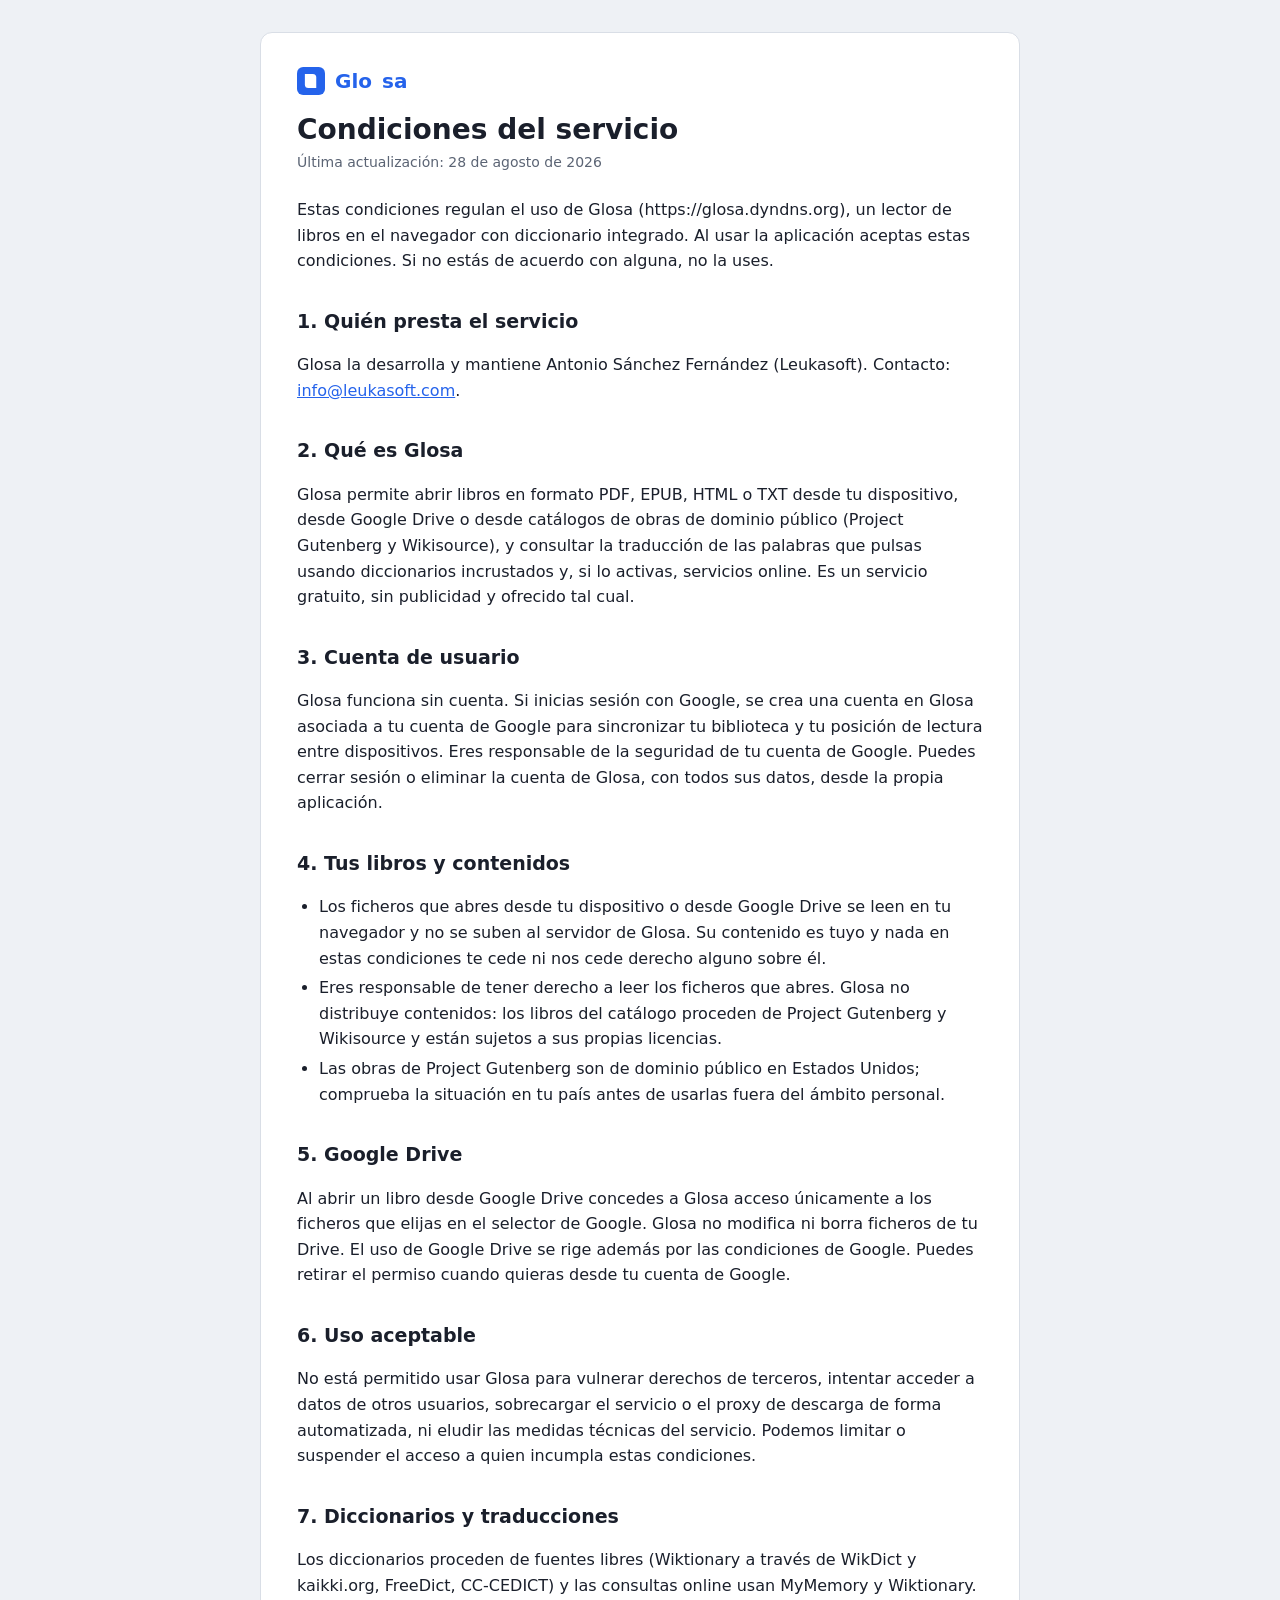
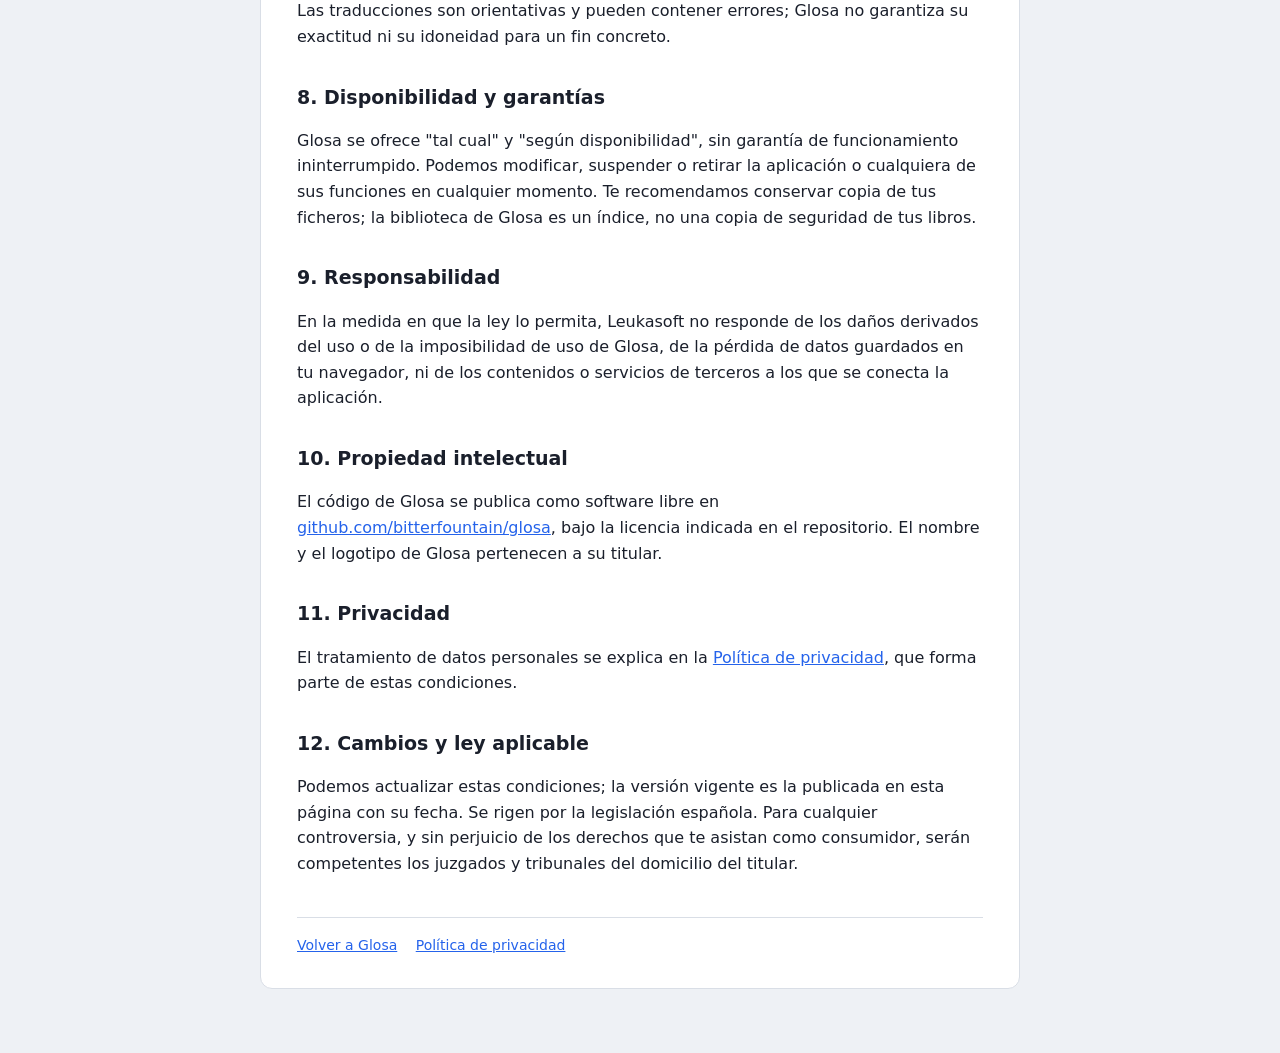
==== conditions/index.html @ 7d9f2bf2 "feat: páginas de privacidad y condiciones (/privacy, /conditions), favicon e iconos PWA a partir del" ====
<!DOCTYPE html>
<html lang="es">
<head>
  <meta charset="utf-8">
  <meta name="viewport" content="width=device-width, initial-scale=1">
  <title>Condiciones del servicio · Glosa</title>
  <link rel="icon" href="data:image/svg+xml,%3Csvg xmlns='http://www.w3.org/2000/svg' viewBox='0 0 32 32'%3E%3Crect width='32' height='32' rx='7' fill='%232563eb'/%3E%3Cpath d='M9 8h9a4 4 0 0 1 4 4v12H13a4 4 0 0 1-4-4V8z' fill='%23fff'/%3E%3C/svg%3E">
  <link rel="stylesheet" href="../legal.css">
</head>
<body>
<main class="legal">
  <a class="legal__brand" href="../"><svg viewBox="0 0 32 32" aria-hidden="true"><rect width="32" height="32" rx="7" fill="#2563eb"/><path d="M9 8h9a4 4 0 0 1 4 4v12H13a4 4 0 0 1-4-4V8z" fill="#fff"/></svg>Glo<span>sa</span></a>
  <h1>Condiciones del servicio</h1>
  <p class="meta">Última actualización: 28 de agosto de 2026</p>

  <p>Estas condiciones regulan el uso de Glosa (https://glosa.dyndns.org), un lector de libros en el navegador con diccionario integrado. Al usar la aplicación aceptas estas condiciones. Si no estás de acuerdo con alguna, no la uses.</p>

  <h2>1. Quién presta el servicio</h2>
  <p>Glosa la desarrolla y mantiene Antonio Sánchez Fernández (Leukasoft). Contacto: <a href="mailto:info@leukasoft.com">info@leukasoft.com</a>.</p>

  <h2>2. Qué es Glosa</h2>
  <p>Glosa permite abrir libros en formato PDF, EPUB, HTML o TXT desde tu dispositivo, desde Google Drive o desde catálogos de obras de dominio público (Project Gutenberg y Wikisource), y consultar la traducción de las palabras que pulsas usando diccionarios incrustados y, si lo activas, servicios online. Es un servicio gratuito, sin publicidad y ofrecido tal cual.</p>

  <h2>3. Cuenta de usuario</h2>
  <p>Glosa funciona sin cuenta. Si inicias sesión con Google, se crea una cuenta en Glosa asociada a tu cuenta de Google para sincronizar tu biblioteca y tu posición de lectura entre dispositivos. Eres responsable de la seguridad de tu cuenta de Google. Puedes cerrar sesión o eliminar la cuenta de Glosa, con todos sus datos, desde la propia aplicación.</p>

  <h2>4. Tus libros y contenidos</h2>
  <ul>
    <li>Los ficheros que abres desde tu dispositivo o desde Google Drive se leen en tu navegador y no se suben al servidor de Glosa. Su contenido es tuyo y nada en estas condiciones te cede ni nos cede derecho alguno sobre él.</li>
    <li>Eres responsable de tener derecho a leer los ficheros que abres. Glosa no distribuye contenidos: los libros del catálogo proceden de Project Gutenberg y Wikisource y están sujetos a sus propias licencias.</li>
    <li>Las obras de Project Gutenberg son de dominio público en Estados Unidos; comprueba la situación en tu país antes de usarlas fuera del ámbito personal.</li>
  </ul>

  <h2>5. Google Drive</h2>
  <p>Al abrir un libro desde Google Drive concedes a Glosa acceso únicamente a los ficheros que elijas en el selector de Google. Glosa no modifica ni borra ficheros de tu Drive. El uso de Google Drive se rige además por las condiciones de Google. Puedes retirar el permiso cuando quieras desde tu cuenta de Google.</p>

  <h2>6. Uso aceptable</h2>
  <p>No está permitido usar Glosa para vulnerar derechos de terceros, intentar acceder a datos de otros usuarios, sobrecargar el servicio o el proxy de descarga de forma automatizada, ni eludir las medidas técnicas del servicio. Podemos limitar o suspender el acceso a quien incumpla estas condiciones.</p>

  <h2>7. Diccionarios y traducciones</h2>
  <p>Los diccionarios proceden de fuentes libres (Wiktionary a través de WikDict y kaikki.org, FreeDict, CC-CEDICT) y las consultas online usan MyMemory y Wiktionary. Las traducciones son orientativas y pueden contener errores; Glosa no garantiza su exactitud ni su idoneidad para un fin concreto.</p>

  <h2>8. Disponibilidad y garantías</h2>
  <p>Glosa se ofrece "tal cual" y "según disponibilidad", sin garantía de funcionamiento ininterrumpido. Podemos modificar, suspender o retirar la aplicación o cualquiera de sus funciones en cualquier momento. Te recomendamos conservar copia de tus ficheros; la biblioteca de Glosa es un índice, no una copia de seguridad de tus libros.</p>

  <h2>9. Responsabilidad</h2>
  <p>En la medida en que la ley lo permita, Leukasoft no responde de los daños derivados del uso o de la imposibilidad de uso de Glosa, de la pérdida de datos guardados en tu navegador, ni de los contenidos o servicios de terceros a los que se conecta la aplicación.</p>

  <h2>10. Propiedad intelectual</h2>
  <p>El código de Glosa se publica como software libre en <a href="https://github.com/bitterfountain/glosa" target="_blank" rel="noopener">github.com/bitterfountain/glosa</a>, bajo la licencia indicada en el repositorio. El nombre y el logotipo de Glosa pertenecen a su titular.</p>

  <h2>11. Privacidad</h2>
  <p>El tratamiento de datos personales se explica en la <a href="../privacy/">Política de privacidad</a>, que forma parte de estas condiciones.</p>

  <h2>12. Cambios y ley aplicable</h2>
  <p>Podemos actualizar estas condiciones; la versión vigente es la publicada en esta página con su fecha. Se rigen por la legislación española. Para cualquier controversia, y sin perjuicio de los derechos que te asistan como consumidor, serán competentes los juzgados y tribunales del domicilio del titular.</p>

  <footer>
    <a href="../">Volver a Glosa</a>
    <a href="../privacy/">Política de privacidad</a>
  </footer>
</main>
</body>
</html>
---- legal.css ----
/* Páginas legales de Glosa (privacidad y condiciones): estilo propio, sin depender de la app. */
:root {
  --bg: #eef1f5; --bg-elev: #ffffff; --fg: #1a1f2b; --fg-muted: #5b6474; --accent: #2563eb; --line: #d9dee6;
  --font: "Segoe UI", system-ui, -apple-system, Roboto, "Helvetica Neue", Arial, sans-serif;
}
@media (prefers-color-scheme: dark) {
  :root { --bg: #12151c; --bg-elev: #1b1f28; --fg: #e6e9ef; --fg-muted: #a3abbb; --accent: #6d9cff; --line: #2a3040; }
}
* { box-sizing: border-box; }
html { background: var(--bg); color: var(--fg); font: 16px/1.6 var(--font); }
body { margin: 0; padding: 32px 16px 64px; }
.legal { max-width: 760px; margin: 0 auto; background: var(--bg-elev); border: 1px solid var(--line); border-radius: 12px; padding: 32px 36px; }
.legal__brand { display: inline-flex; align-items: center; gap: 10px; color: inherit; text-decoration: none; font-weight: 700; font-size: 20px; margin-bottom: 8px; }
.legal__brand svg { width: 28px; height: 28px; }
.legal__brand span { color: var(--accent); }
.legal h1 { font-size: 28px; line-height: 1.2; margin: 8px 0 4px; }
.legal h2 { font-size: 19px; margin: 32px 0 8px; }
.legal p, .legal li { color: var(--fg); }
.legal .meta { color: var(--fg-muted); font-size: 14px; margin: 0 0 24px; }
.legal a { color: var(--accent); }
.legal ul { padding-left: 22px; }
.legal li { margin: 4px 0; }
.legal table { border-collapse: collapse; width: 100%; font-size: 15px; margin: 8px 0 16px; }
.legal th, .legal td { text-align: left; vertical-align: top; padding: 8px 10px; border-bottom: 1px solid var(--line); }
.legal th { color: var(--fg-muted); font-weight: 600; width: 34%; }
.legal footer { margin-top: 40px; padding-top: 16px; border-top: 1px solid var(--line); color: var(--fg-muted); font-size: 14px; }
.legal footer a { margin-right: 14px; }
@media (max-width: 600px) {
  body { padding: 12px 8px 40px; }
  .legal { padding: 22px 18px; border-radius: 10px; }
  .legal h1 { font-size: 24px; }
  .legal th { width: 40%; }
}
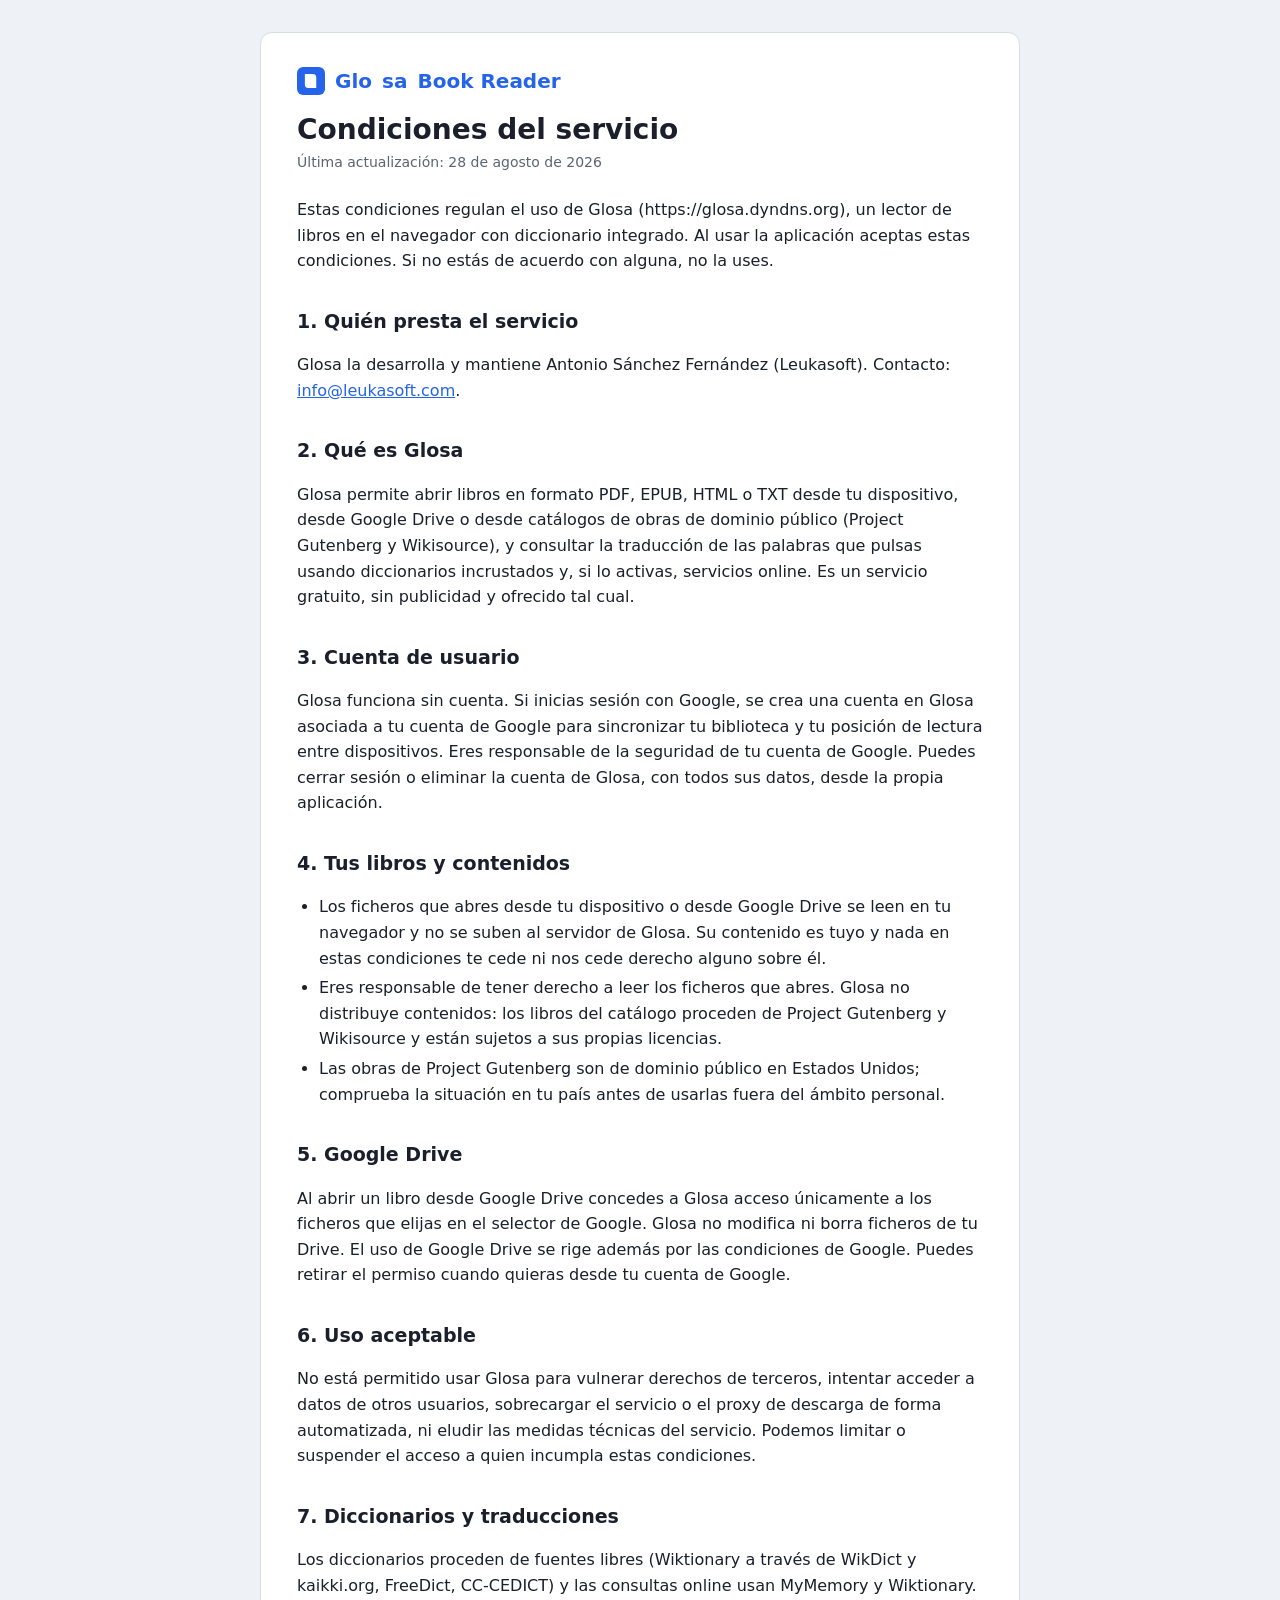
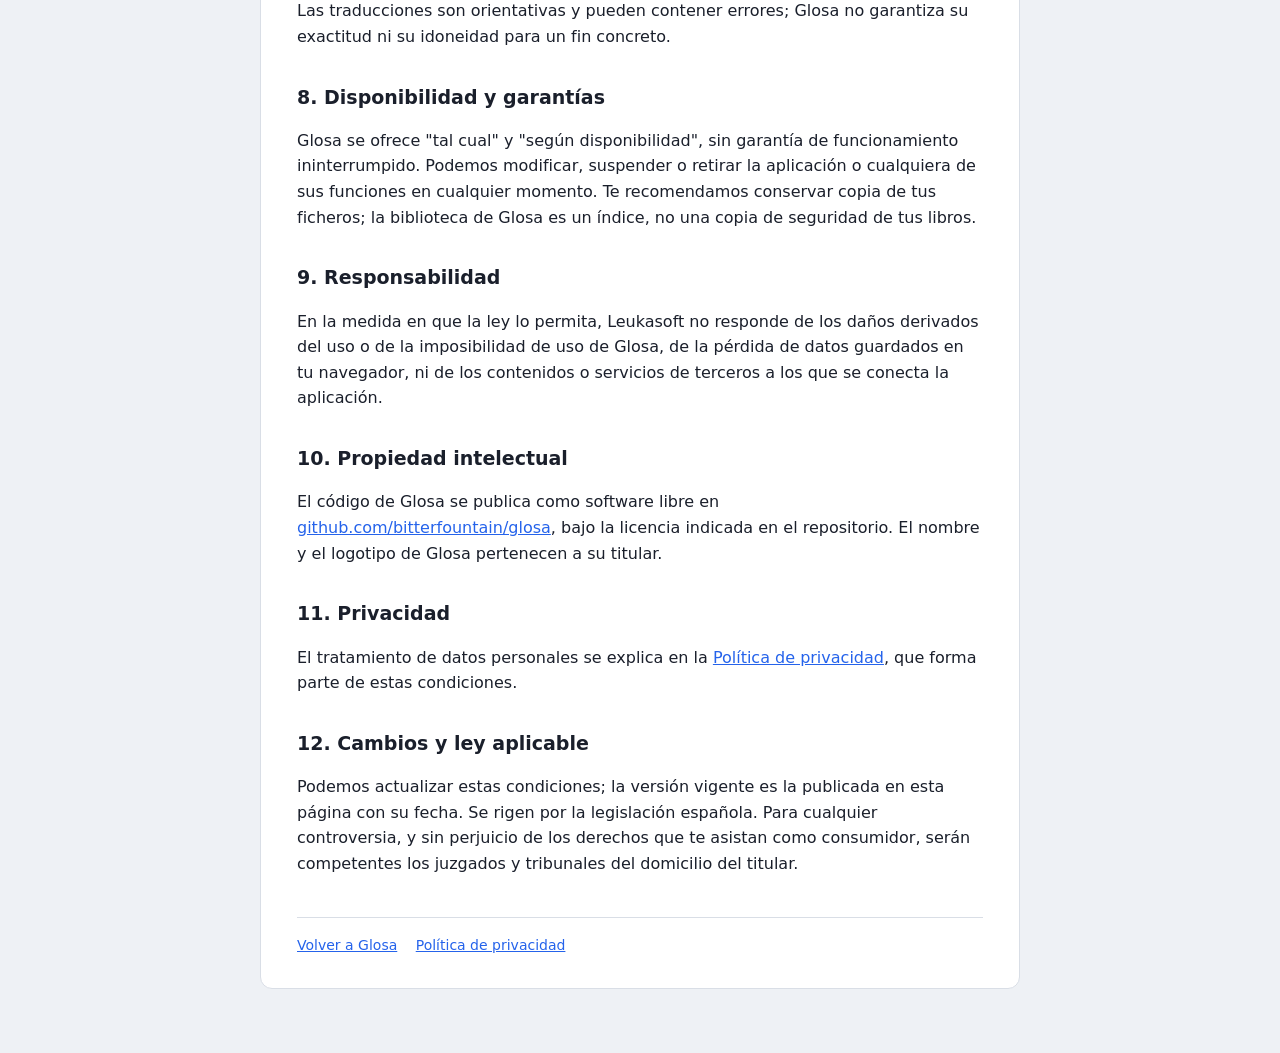
==== commit a8945c1a: "chore: la app se llama "Glosa Book Reader" en el título, las metas, el manifest y las páginas legale" ====
--- a/conditions/index.html
+++ b/conditions/index.html
@@ -9,7 +9,7 @@
 </head>
 <body>
 <main class="legal">
-  <a class="legal__brand" href="../"><svg viewBox="0 0 32 32" aria-hidden="true"><rect width="32" height="32" rx="7" fill="#2563eb"/><path d="M9 8h9a4 4 0 0 1 4 4v12H13a4 4 0 0 1-4-4V8z" fill="#fff"/></svg>Glo<span>sa</span></a>
+  <a class="legal__brand" href="../"><svg viewBox="0 0 32 32" aria-hidden="true"><rect width="32" height="32" rx="7" fill="#2563eb"/><path d="M9 8h9a4 4 0 0 1 4 4v12H13a4 4 0 0 1-4-4V8z" fill="#fff"/></svg>Glo<span>sa</span> Book Reader</a>
   <h1>Condiciones del servicio</h1>
   <p class="meta">Última actualización: 28 de agosto de 2026</p>
 
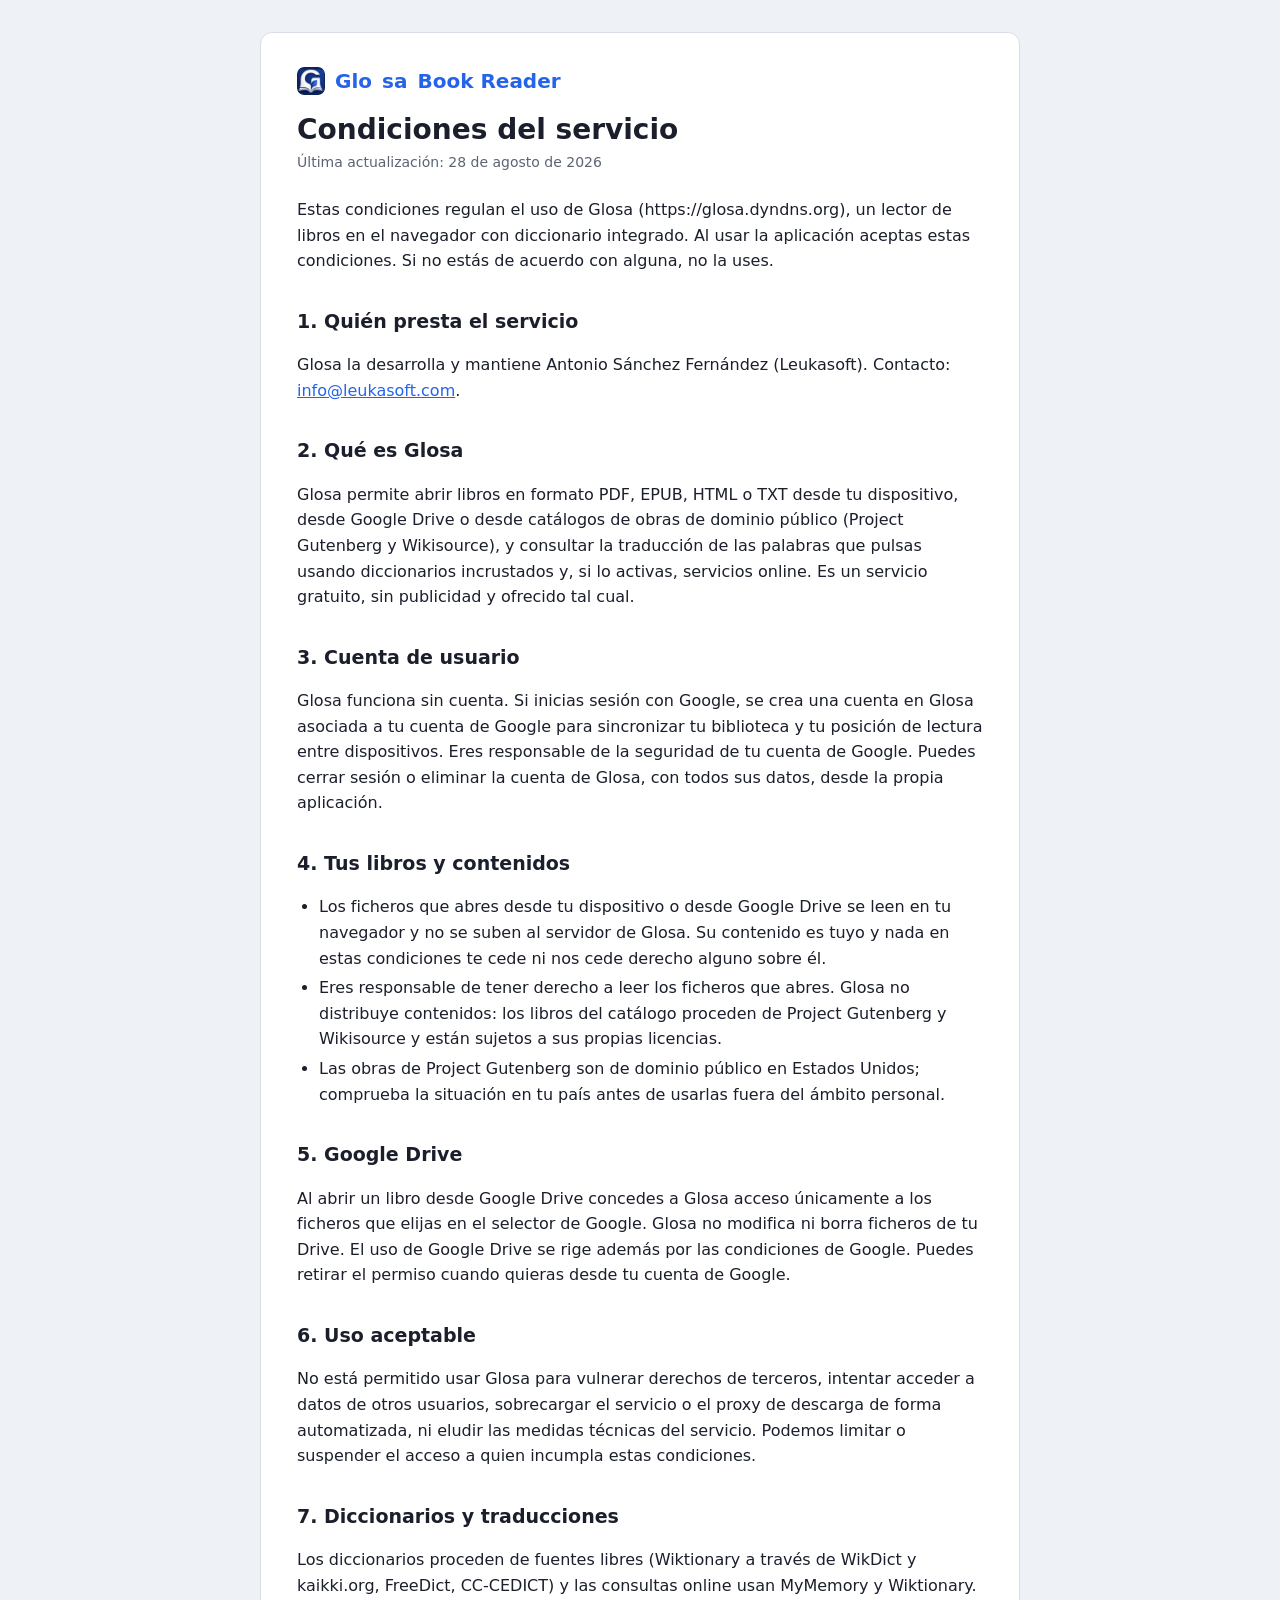
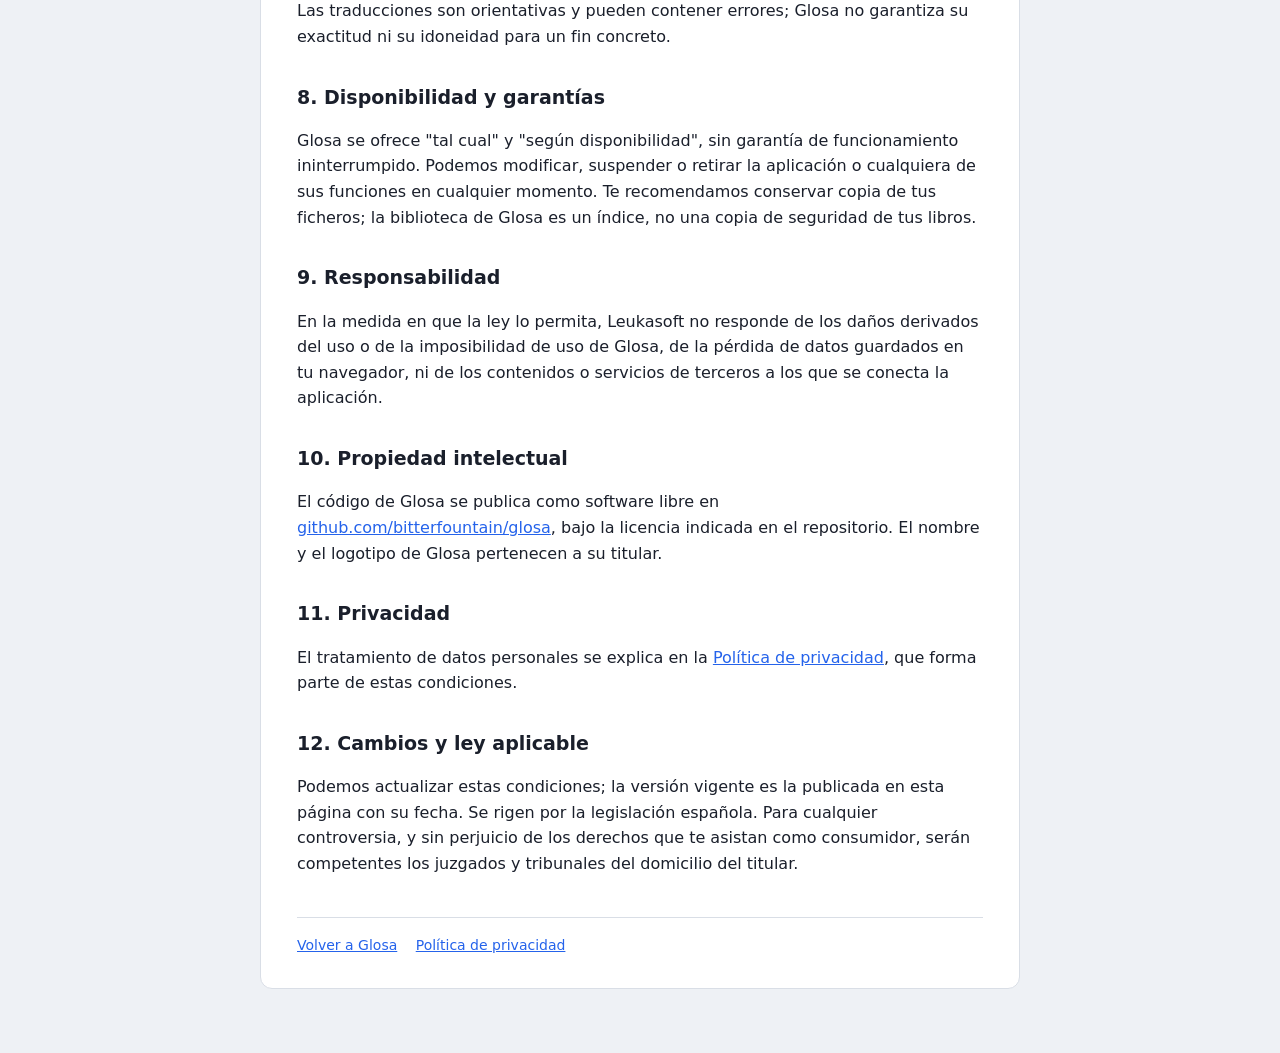
==== commit 8b028020: "ui: logo nuevo en la barra, la portada y las páginas legales (antes seguía el dibujado con CSS) Clau" ====
--- a/conditions/index.html
+++ b/conditions/index.html
@@ -3,13 +3,14 @@
 <head>
   <meta charset="utf-8">
   <meta name="viewport" content="width=device-width, initial-scale=1">
-  <title>Condiciones del servicio · Glosa</title>
-  <link rel="icon" href="data:image/svg+xml,%3Csvg xmlns='http://www.w3.org/2000/svg' viewBox='0 0 32 32'%3E%3Crect width='32' height='32' rx='7' fill='%232563eb'/%3E%3Cpath d='M9 8h9a4 4 0 0 1 4 4v12H13a4 4 0 0 1-4-4V8z' fill='%23fff'/%3E%3C/svg%3E">
+  <title>Condiciones del servicio · Glosa Book Reader</title>
+  <link rel="icon" href="../icons/favicon.ico">
+  <link rel="apple-touch-icon" href="../icons/apple-touch-icon.png">
   <link rel="stylesheet" href="../legal.css">
 </head>
 <body>
 <main class="legal">
-  <a class="legal__brand" href="../"><svg viewBox="0 0 32 32" aria-hidden="true"><rect width="32" height="32" rx="7" fill="#2563eb"/><path d="M9 8h9a4 4 0 0 1 4 4v12H13a4 4 0 0 1-4-4V8z" fill="#fff"/></svg>Glo<span>sa</span> Book Reader</a>
+  <a class="legal__brand" href="../"><img src="../icons/favicon-64.png" alt="" width="28" height="28">Glo<span>sa</span> Book Reader</a>
   <h1>Condiciones del servicio</h1>
   <p class="meta">Última actualización: 28 de agosto de 2026</p>
 
--- a/legal.css
+++ b/legal.css
@@ -11,7 +11,7 @@
 body { margin: 0; padding: 32px 16px 64px; }
 .legal { max-width: 760px; margin: 0 auto; background: var(--bg-elev); border: 1px solid var(--line); border-radius: 12px; padding: 32px 36px; }
 .legal__brand { display: inline-flex; align-items: center; gap: 10px; color: inherit; text-decoration: none; font-weight: 700; font-size: 20px; margin-bottom: 8px; }
-.legal__brand svg { width: 28px; height: 28px; }
+.legal__brand img { width: 28px; height: 28px; border-radius: 7px; }
 .legal__brand span { color: var(--accent); }
 .legal h1 { font-size: 28px; line-height: 1.2; margin: 8px 0 4px; }
 .legal h2 { font-size: 19px; margin: 32px 0 8px; }
